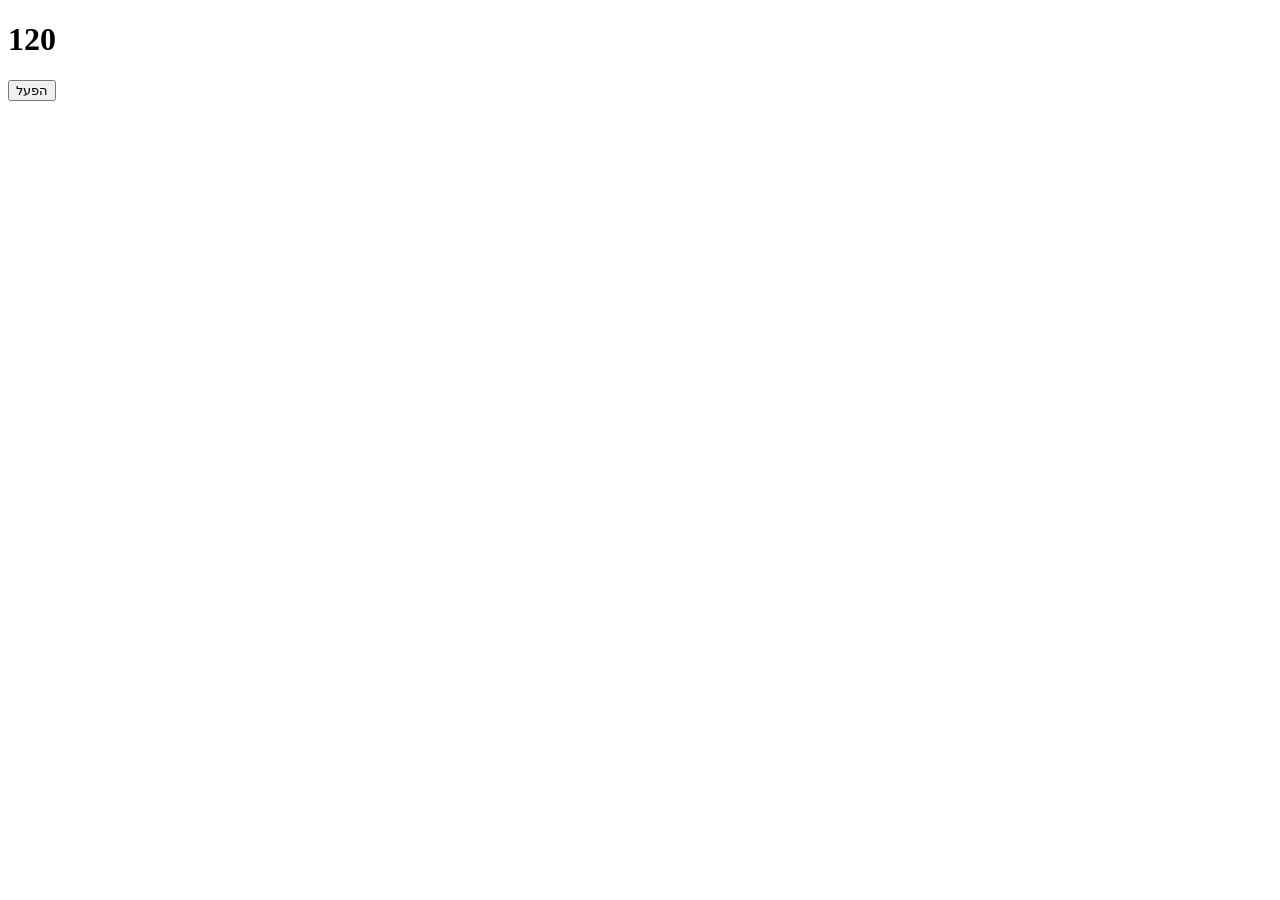
==== website/pages/easy.html @ cdbf0265 "adding the dificuty pages" ====
<!DOCTYPE html>
<html>

<head>
  <title>memory game-easy mode</title>
  <link rel="stylesheet" href="style.css">
</head>

<body>
  <meta charset="UTF-8">
  </head>

  <body>

    <h1 id="timer">120</h1>
    <button onclick="toggleTimer()" id="easy-btn">הפעל</button>
      



  </body>

</html>
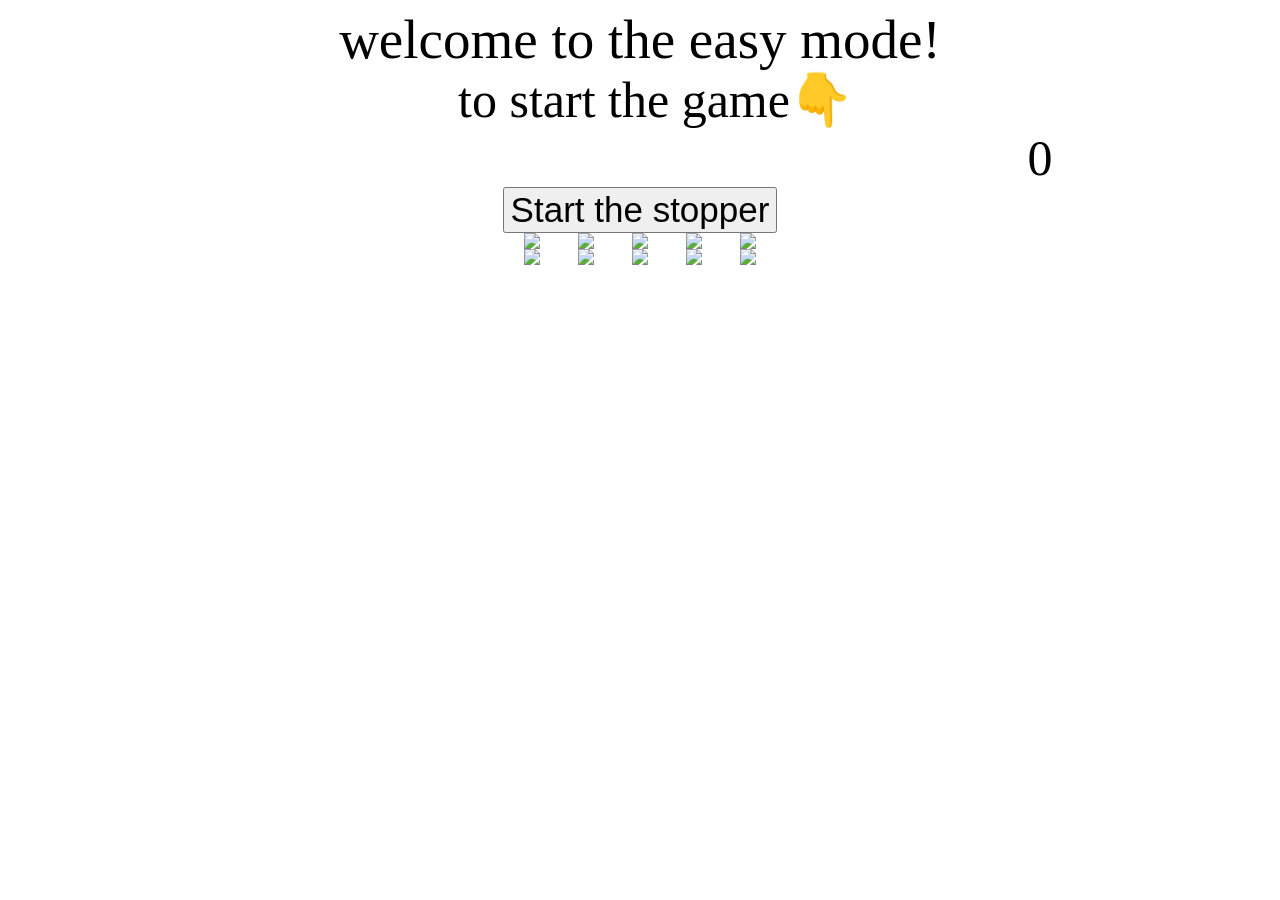
==== commit 8060d170: "adding images" ====
--- a/website/pages/easy.html
+++ b/website/pages/easy.html
@@ -4,20 +4,35 @@
 <head>
   <title>memory game-easy mode</title>
   <link rel="stylesheet" href="style.css">
+  <link rel="stylesheet" href="easy.css">
 </head>
 
 <body>
-  <meta charset="UTF-8">
-  </head>
+  <div id="containerDiv">
+    <div style="font-size: 55px;">welcome to the easy mode!</div>
+    <div id="secondTitle" style="font-size: 50px;">to start the game👇</div>
+    <div id="stopperDiv">0</div>
+    <button id="stopperButton" style="font-size: 35px;">Start the stopper</button>
+  </div>
 
-  <body>
+  <div id="allimages">
+   <div id="images1-5">
+      <img src="https://encrypted-tbn0.gstatic.com/images?q=tbn:ANd9GcRlXY0YRlBOQZUyNw3Rz49lQSWrIVPkmmTcPg&s" id="img">
+      <img src="https://encrypted-tbn0.gstatic.com/images?q=tbn:ANd9GcRlXY0YRlBOQZUyNw3Rz49lQSWrIVPkmmTcPg&s" id="img2">
+      <img src="https://encrypted-tbn0.gstatic.com/images?q=tbn:ANd9GcRlXY0YRlBOQZUyNw3Rz49lQSWrIVPkmmTcPg&s" id="img3">
+      <img src="https://encrypted-tbn0.gstatic.com/images?q=tbn:ANd9GcRlXY0YRlBOQZUyNw3Rz49lQSWrIVPkmmTcPg&s" id="img4">
+      <img src="https://encrypted-tbn0.gstatic.com/images?q=tbn:ANd9GcRlXY0YRlBOQZUyNw3Rz49lQSWrIVPkmmTcPg&s" id="img5">
+    </div>
+      <div id="images6-10">
+        <img src="https://encrypted-tbn0.gstatic.com/images?q=tbn:ANd9GcRlXY0YRlBOQZUyNw3Rz49lQSWrIVPkmmTcPg&s" id="img6">
+        <img src="https://encrypted-tbn0.gstatic.com/images?q=tbn:ANd9GcRlXY0YRlBOQZUyNw3Rz49lQSWrIVPkmmTcPg&s" id="img7">
+        <img src="https://encrypted-tbn0.gstatic.com/images?q=tbn:ANd9GcRlXY0YRlBOQZUyNw3Rz49lQSWrIVPkmmTcPg&s" id="img8">
+        <img src="https://encrypted-tbn0.gstatic.com/images?q=tbn:ANd9GcRlXY0YRlBOQZUyNw3Rz49lQSWrIVPkmmTcPg&s" id="img9">
+        <img src="https://encrypted-tbn0.gstatic.com/images?q=tbn:ANd9GcRlXY0YRlBOQZUyNw3Rz49lQSWrIVPkmmTcPg&s" id="img10">
+   </div>
 
-    <h1 id="timer">120</h1>
-    <button onclick="toggleTimer()" id="easy-btn">הפעל</button>
-      
-
-
-
-  </body>
+</div>
+  <script type="module" src="easy.js"></script>
+</body>
 
 </html>
--- a/website/pages/easy.css
+++ b/website/pages/easy.css
@@ -0,0 +1,39 @@
+#containerDiv {
+    display: flex;
+    flex-direction: column;
+    justify-content: center;
+    align-items: center;
+}
+#stopperDiv
+{
+padding-left: 800px;
+font-size: 50px;
+}
+
+#secondTitle
+{
+padding-left: 30px;
+}
+
+#images1-5
+{
+    display: flex;
+    flex-direction: row;
+    justify-content: center;
+    align-items: center;
+    gap: 3%;
+}
+
+
+  
+#images6-10
+{
+
+
+display: flex;
+flex-direction: row;
+align-items: center;
+justify-content: center;
+gap: 3%;
+
+}
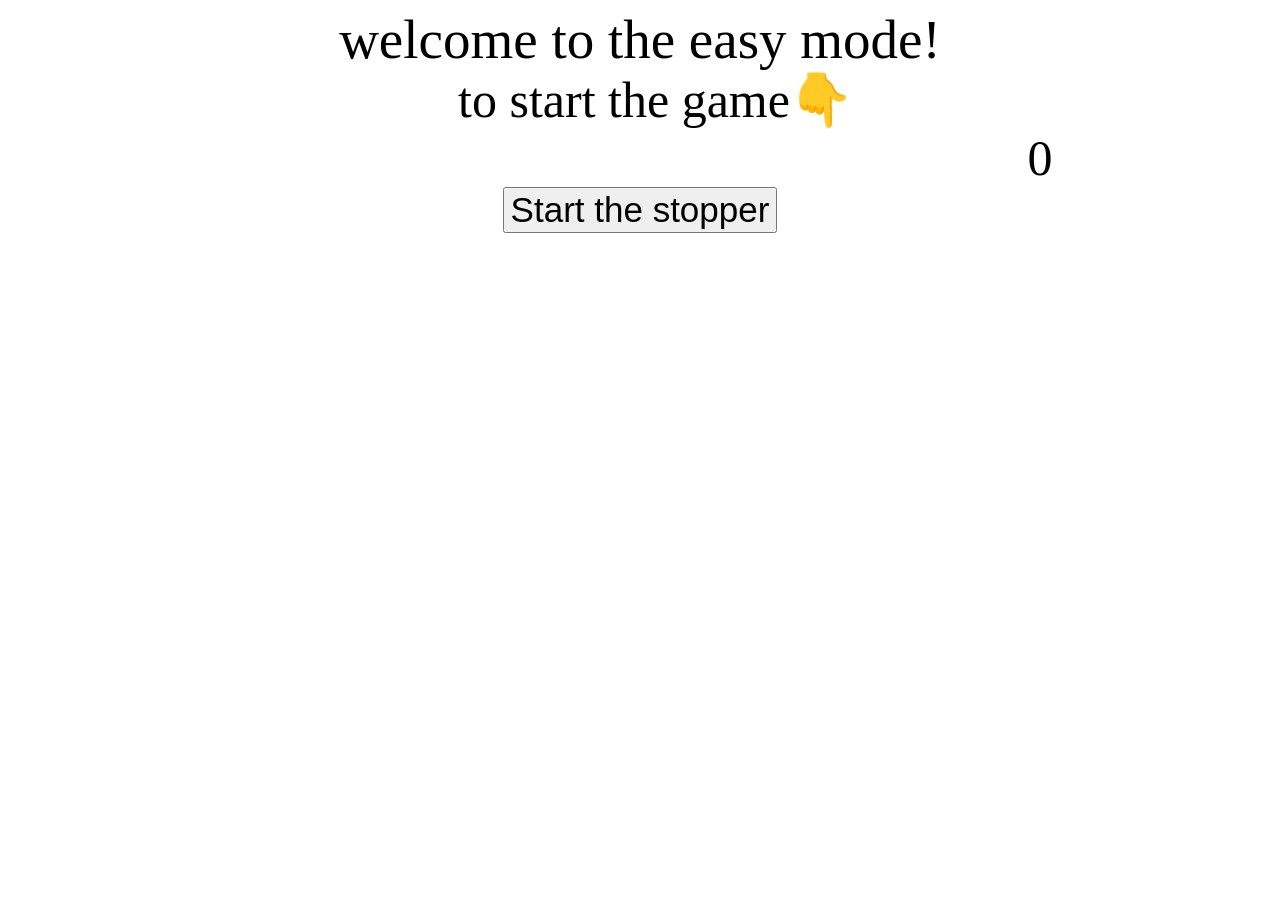
==== commit 7b674fb0: "add another images" ====
--- a/website/pages/easy.html
+++ b/website/pages/easy.html
@@ -15,23 +15,13 @@
     <button id="stopperButton" style="font-size: 35px;">Start the stopper</button>
   </div>
 
-  <div id="allimages">
-   <div id="images1-5">
-      <img src="https://encrypted-tbn0.gstatic.com/images?q=tbn:ANd9GcRlXY0YRlBOQZUyNw3Rz49lQSWrIVPkmmTcPg&s" id="img">
-      <img src="https://encrypted-tbn0.gstatic.com/images?q=tbn:ANd9GcRlXY0YRlBOQZUyNw3Rz49lQSWrIVPkmmTcPg&s" id="img2">
-      <img src="https://encrypted-tbn0.gstatic.com/images?q=tbn:ANd9GcRlXY0YRlBOQZUyNw3Rz49lQSWrIVPkmmTcPg&s" id="img3">
-      <img src="https://encrypted-tbn0.gstatic.com/images?q=tbn:ANd9GcRlXY0YRlBOQZUyNw3Rz49lQSWrIVPkmmTcPg&s" id="img4">
-      <img src="https://encrypted-tbn0.gstatic.com/images?q=tbn:ANd9GcRlXY0YRlBOQZUyNw3Rz49lQSWrIVPkmmTcPg&s" id="img5">
+  <div onclick="CangeImages ()" id="allimages">
+    <div id="images1-5">
     </div>
-      <div id="images6-10">
-        <img src="https://encrypted-tbn0.gstatic.com/images?q=tbn:ANd9GcRlXY0YRlBOQZUyNw3Rz49lQSWrIVPkmmTcPg&s" id="img6">
-        <img src="https://encrypted-tbn0.gstatic.com/images?q=tbn:ANd9GcRlXY0YRlBOQZUyNw3Rz49lQSWrIVPkmmTcPg&s" id="img7">
-        <img src="https://encrypted-tbn0.gstatic.com/images?q=tbn:ANd9GcRlXY0YRlBOQZUyNw3Rz49lQSWrIVPkmmTcPg&s" id="img8">
-        <img src="https://encrypted-tbn0.gstatic.com/images?q=tbn:ANd9GcRlXY0YRlBOQZUyNw3Rz49lQSWrIVPkmmTcPg&s" id="img9">
-        <img src="https://encrypted-tbn0.gstatic.com/images?q=tbn:ANd9GcRlXY0YRlBOQZUyNw3Rz49lQSWrIVPkmmTcPg&s" id="img10">
-   </div>
+    <div id="images6-10">
+    </div>
 
-</div>
+  </div>
   <script type="module" src="easy.js"></script>
 </body>
 
--- a/website/pages/easy.css
+++ b/website/pages/easy.css
@@ -22,6 +22,7 @@
     justify-content: center;
     align-items: center;
     gap: 3%;
+    margin-top: 2%;
 }
 
 
@@ -35,5 +36,10 @@
 align-items: center;
 justify-content: center;
 gap: 3%;
+margin-top: 3%;
 
+}
+
+.cardImg {
+    width: 150px;
 }
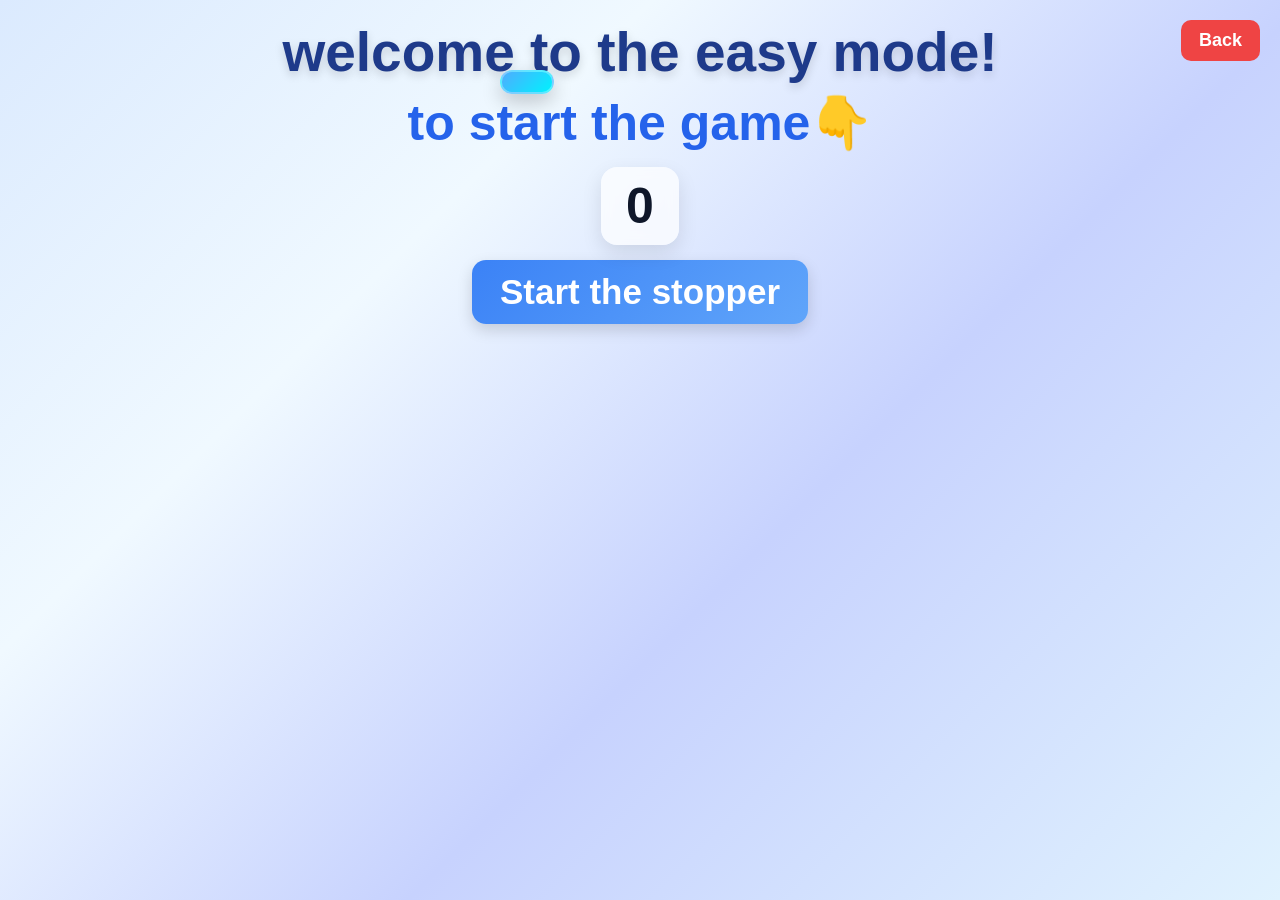
==== commit f963456f: "add the biggest cahnges" ====
--- a/website/pages/easy.html
+++ b/website/pages/easy.html
@@ -13,16 +13,13 @@
     <div id="secondTitle" style="font-size: 50px;">to start the game👇</div>
     <div id="stopperDiv">0</div>
     <button id="stopperButton" style="font-size: 35px;">Start the stopper</button>
-  </div>
-
-  <div onclick="CangeImages ()" id="allimages">
-    <div id="images1-5">
+    <button id="backButton">Back</button>
+    <div id="pars"></div>
+    <div id="cardscontainer">
+      <div id="allimages"></div>
     </div>
-    <div id="images6-10">
-    </div>
-
-  </div>
-  <script type="module" src="easy.js"></script>
+    <script type="module" src="easy.js"></script>
 </body>
 
-</html>+</html>
+
--- a/website/pages/easy.css
+++ b/website/pages/easy.css
@@ -1,45 +1,175 @@
+
+body {
+  margin: 0;
+  font-family: Arial, sans-serif;
+  min-height: 100vh;
+  background: linear-gradient(135deg, #dbeafe 0%, #f0f9ff 30%, #c7d2fe 60%, #e0f2fe 100%);
+  color: #1f2937;
+  overflow-x: hidden;
+}
 #containerDiv {
-    display: flex;
-    flex-direction: column;
-    justify-content: center;
-    align-items: center;
-}
-#stopperDiv
-{
-padding-left: 800px;
-font-size: 50px;
+  display: flex;
+  flex-direction: column;
+  align-items: center;
+  justify-content: center;
+  text-align: center;
 }
 
-#secondTitle
-{
-padding-left: 30px;
+#containerDiv > div:first-child {
+  font-size: 52px;
+  font-weight: 800;
+  color: #1e3a8a;
+  text-shadow: 0 4px 10px rgba(0, 0, 0, 0.15);
+  margin-top: 20px;
 }
 
-#images1-5
-{
+#secondTitle {
+  font-size: 32px;
+  font-weight: 600;
+  color: #2563eb;
+  margin-top: 10px;
+}
+
+#stopperDiv {
+  font-size: 50px;
+  font-weight: 800;
+  color: #0f172a;
+  background: rgba(255, 255, 255, 0.7);
+  padding: 10px 25px;
+  border-radius: 16px;
+  margin-top: 15px;
+  box-shadow: 0 8px 20px rgba(0, 0, 0, 0.1);
+  backdrop-filter: blur(6px);
+}
+
+#stopperButton {
+  font-size: 20px;
+  font-weight: 700;
+  padding: 12px 28px;
+  border: none;
+  border-radius: 14px;
+  cursor: pointer;
+  margin-top: 15px;
+  color: white;
+  background: linear-gradient(135deg, #3b82f6, #60a5fa);
+  box-shadow: 0 6px 15px rgba(0, 0, 0, 0.15);
+  transition: transform 0.2s ease, box-shadow 0.2s ease;
+}
+
+#stopperButton:hover {
+  transform: scale(1.05);
+}
+
+#stopperButton:active {
+  transform: scale(0.95);
+}
+
+.cardsDiv {
+    display: flex;
+    flex-direction: row;
+    align-items: center;
+    justify-content: center;
+    gap: 10px;
+}
+
+
+
+
+#allimages {
     display: flex;
     flex-direction: row;
     justify-content: center;
     align-items: center;
-    gap: 3%;
-    margin-top: 2%;
+    gap: 10px ;
+    margin-top: 40px;
+}
+
+#pars {
+  font-size: 40px;
+  font-weight: bold;
+  color: white;
+  background: linear-gradient(135deg, #4facfe, #00f2fe);
+  width: fit-content;
+  padding: 10px 25px;
+  border-radius: 15px;
+  text-align: center;
+  box-shadow: 0 8px 20px rgba(0, 0, 0, 0.2);
+  border: 2px solid rgba(255, 255, 255, 0.3);
+  transition: transform 0.2s ease;
+  position: absolute;
+  top: 70px;
+  left: 500px;
+}
+
+#pars:active {
+  transform: scale(1.1);
 }
 
 
-  
-#images6-10
-{
+.cardImg {
+  width: 150px;
+  height: 150px;
+  border-radius: 12px;
+  overflow: visible; 
+  position: relative;
+  transition: transform 0.2s ease;
+}
 
+.cardImg img {
+  width: 100%;
+  height: 100%;
+  object-fit: contain;
+  transition: transform 0.2s ease;
+}
+.cardImg.open {
+  transform: scale(1.3);
+  z-index: 10;
+}
 
-display: flex;
-flex-direction: row;
-align-items: center;
-justify-content: center;
-gap: 3%;
-margin-top: 3%;
-
+#allimages {
+    display: grid;
+    grid-template-columns: repeat(5,200px);
+    grid-auto-rows: 150px;
+    column-gap: 120px;
+    row-gap: 140px;
+    justify-content: center;
+    align-items: center;
+    padding-top: 40px;
 }
 
 .cardImg {
-    width: 150px;
+    width: 200px ;
+    height: 200px;
+    object-fit: cover;
+    border-radius: 12px;
+    transition: transform 0.2s ease;
+    user-select: none;
+    -webkit-user-drag: none;
+}
+
+.cardImg.openCard {
+    transform: scale(1.1);
+    z-index: 10;
+}
+
+
+.cardImg.matchedCard {
+    visibility: hidden;
+}
+#backButton {
+  font-size: 18px;
+  padding: 10px 18px;
+  border: none;
+  border-radius: 10px;
+  cursor: pointer;
+  background: #ef4444;
+  color: white;
+  font-weight: bold;
+  position: absolute;
+  top: 20px;
+  right: 20px;
+}
+
+#backButton:hover {
+  background: #dc2626;
 }
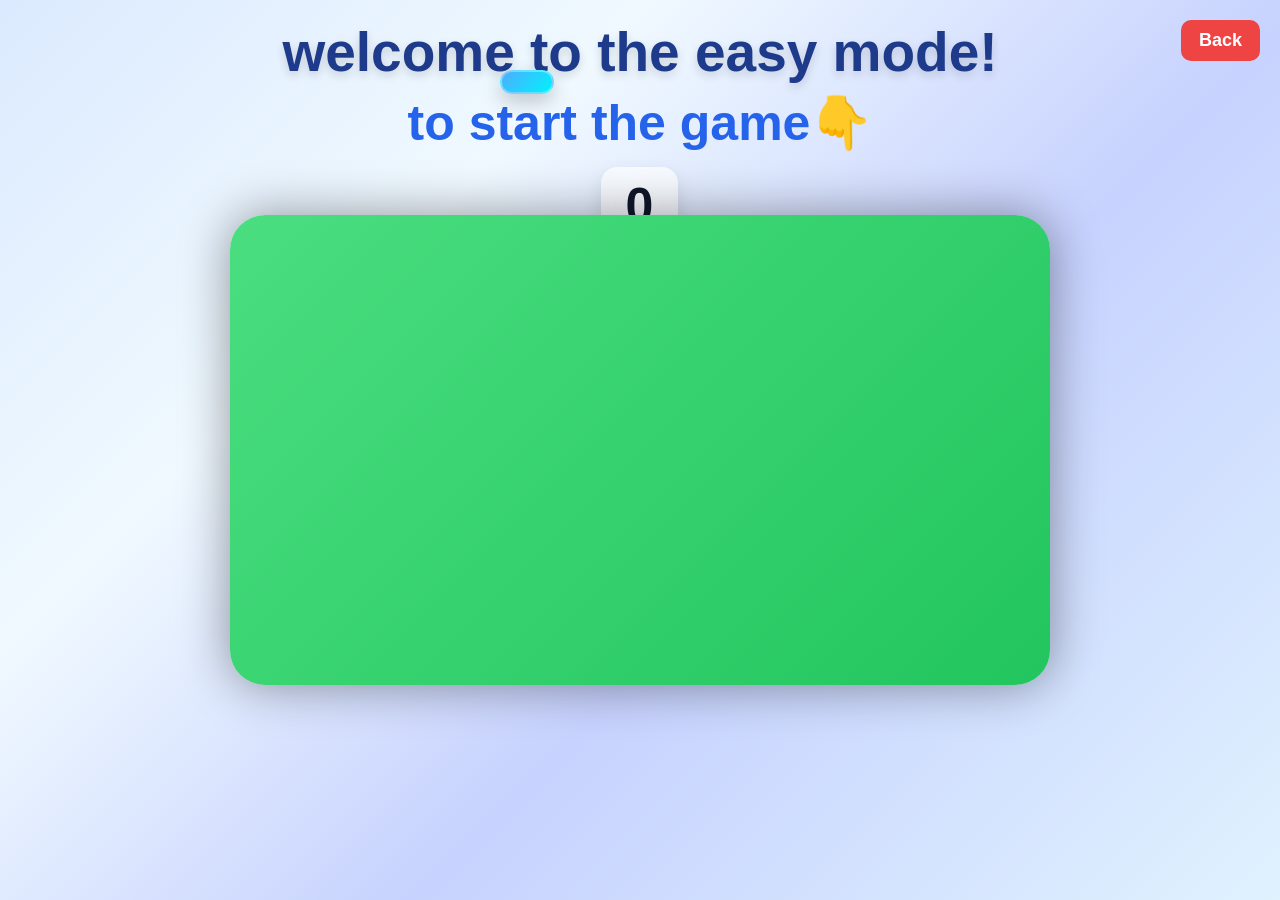
==== commit 5c292352: "add good data base" ====
--- a/website/pages/easy.html
+++ b/website/pages/easy.html
@@ -3,7 +3,7 @@
 
 <head>
   <title>memory game-easy mode</title>
-  <link rel="stylesheet" href="style.css">
+  <link rel="icon" href="../favicon.png">
   <link rel="stylesheet" href="easy.css">
 </head>
 
@@ -13,6 +13,7 @@
     <div id="secondTitle" style="font-size: 50px;">to start the game👇</div>
     <div id="stopperDiv">0</div>
     <button id="stopperButton" style="font-size: 35px;">Start the stopper</button>
+    <div id="youWon"></div>
     <button id="backButton">Back</button>
     <div id="pars"></div>
     <div id="cardscontainer">
--- a/website/pages/easy.css
+++ b/website/pages/easy.css
@@ -81,7 +81,7 @@
     justify-content: center;
     align-items: center;
     gap: 10px ;
-    margin-top: 40px;
+    margin-top: 40px
 }
 
 #pars {
@@ -172,4 +172,36 @@
 
 #backButton:hover {
   background: #dc2626;
-}+}
+#youWon {
+  display: none;
+  position: fixed;
+  top: 50%;
+  left: 50%;
+  transform: translate(-50%, -50%);
+
+  width: 700px;
+  min-height: 350px;
+
+  background: linear-gradient(135deg, #4ade80, #22c55e);
+   color: #edd02e;
+ 
+  font-size: 60px;
+  font-weight: bold;
+  text-align: center;
+
+  padding: 60px;
+  border-radius: 35px;
+  box-shadow: 0 0 50px rgba(0, 0, 0, 0.4);
+
+  display: flex;
+  justify-content: center;
+  align-items: center;
+
+  z-index: 1000;
+  animation: popup 0.4s ease;
+}
+
+
+
+
